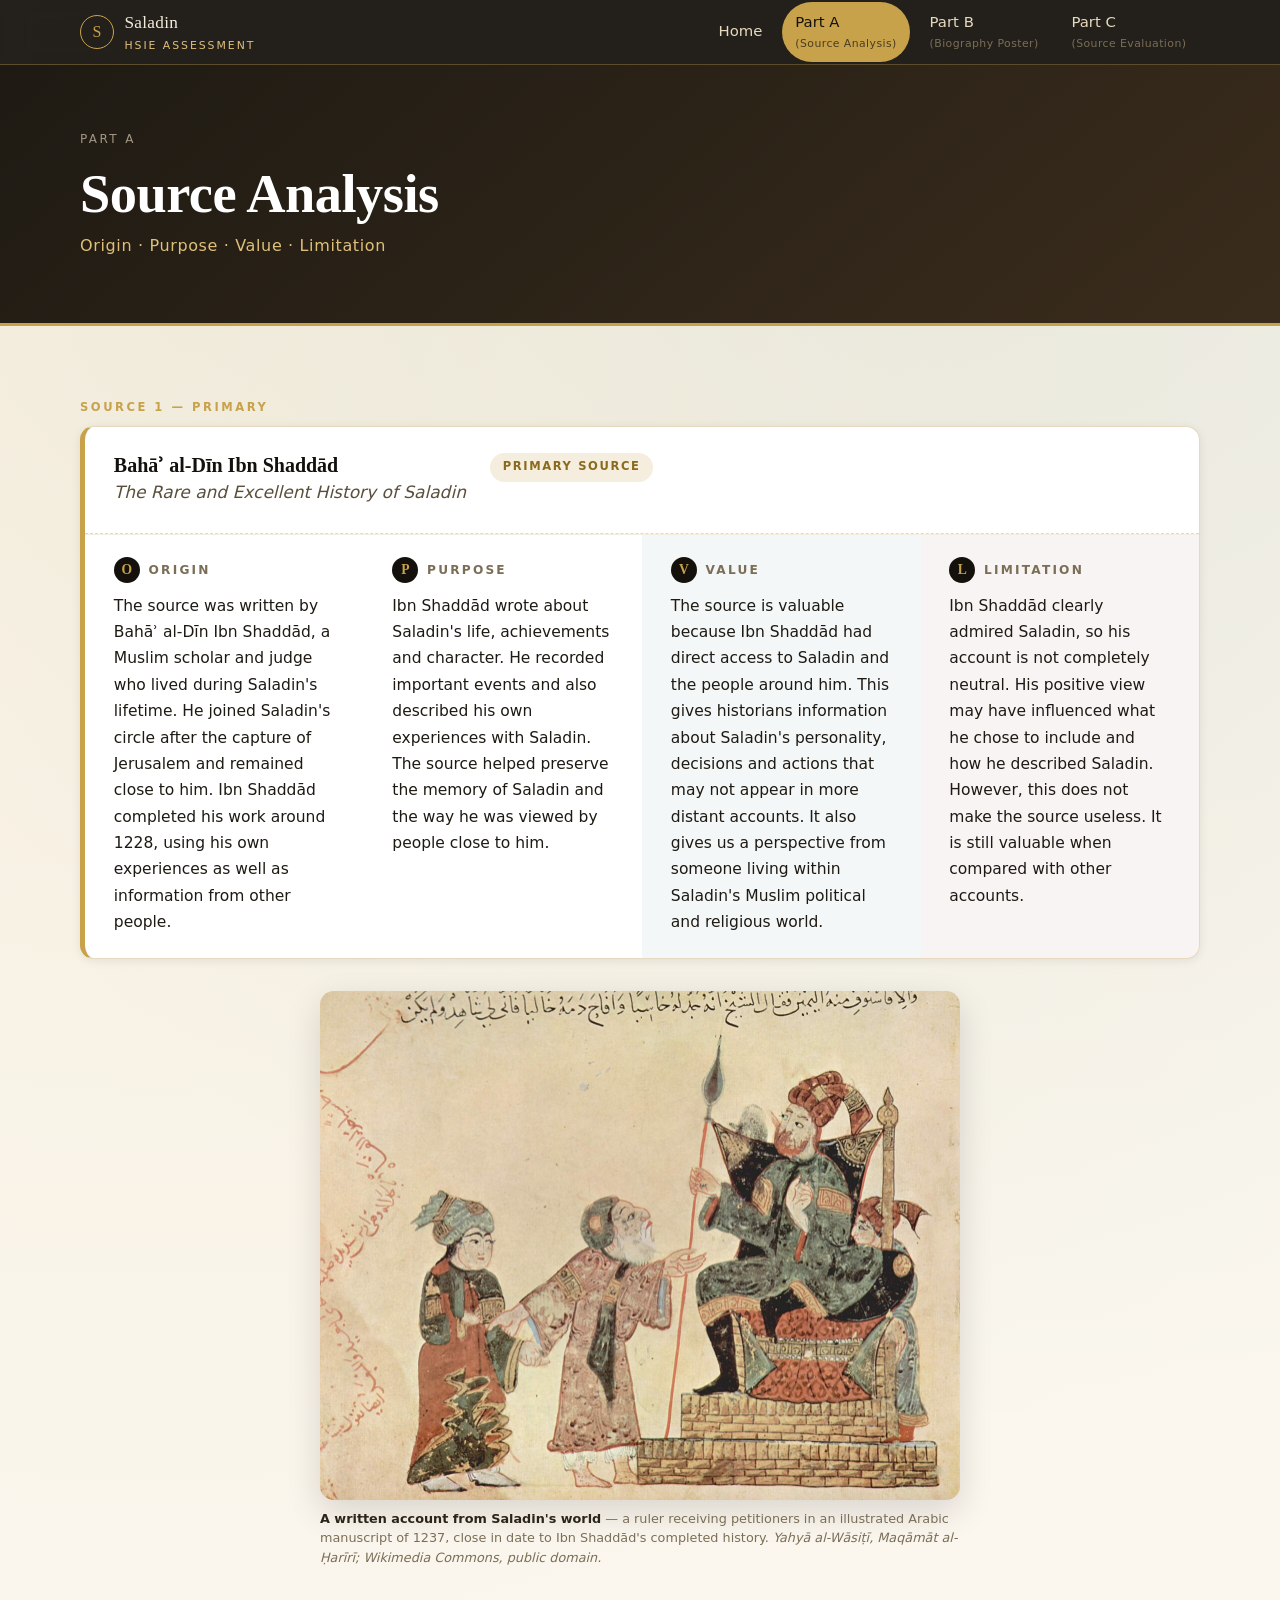
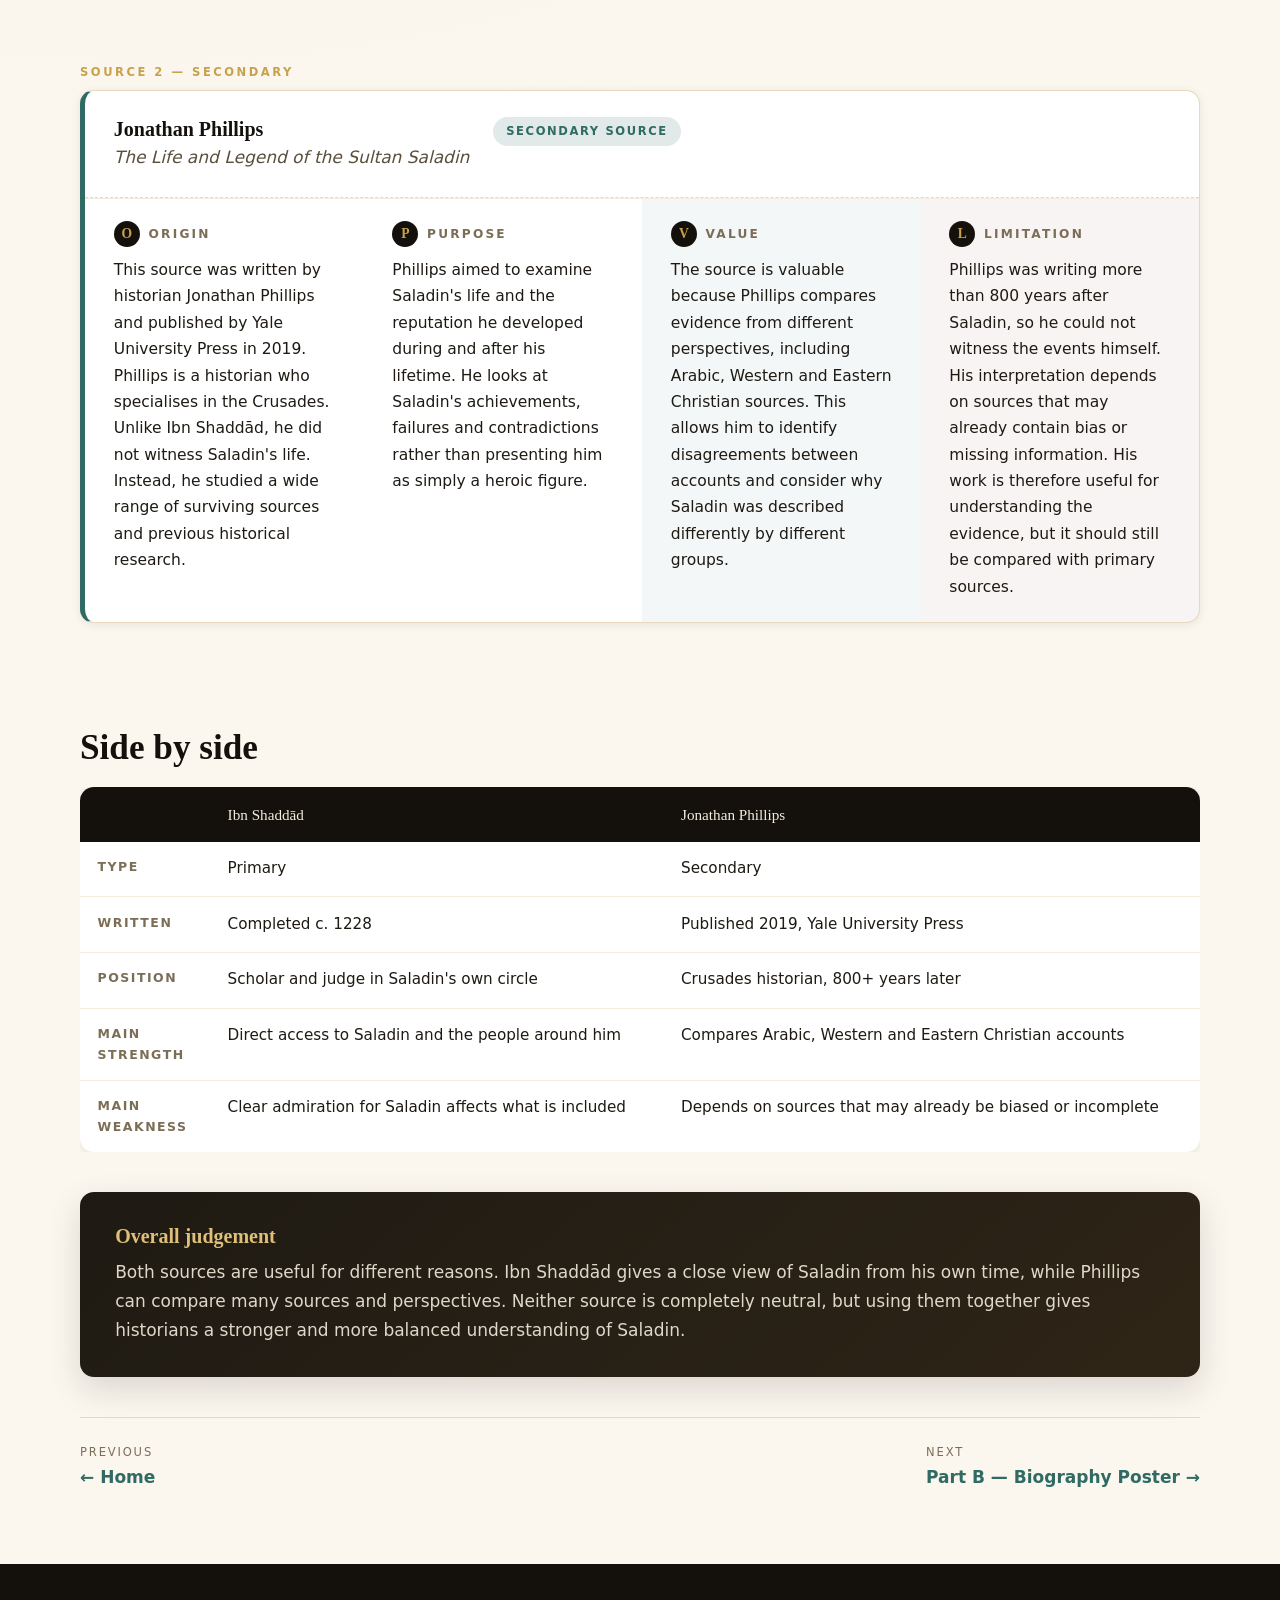
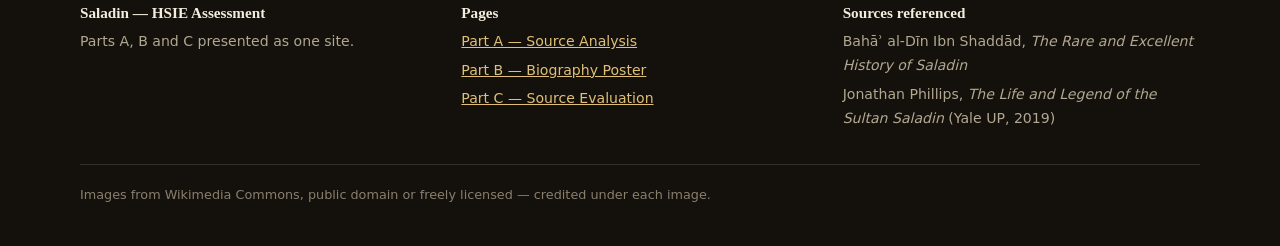
==== part-a.html @ fd397e2b "Add Saladin HSIE assessment website (Parts A, B, C) Co-Authored-By: Devin AI <devin-ai-integration[b" ====
<!DOCTYPE html>
<html lang="en">
<head>
<meta charset="utf-8">
<meta name="viewport" content="width=device-width, initial-scale=1">
<title>Part A — Source Analysis | Saladin HSIE Assessment</title>
<meta name="description" content="Origin, purpose, value and limitation of a primary and a secondary source on Saladin.">
<script>document.documentElement.classList.add('js');</script>
<link rel="stylesheet" href="css/style.css">
</head>
<body>
<div id="progress"></div>

<header class="nav">
  <div class="wrap nav__inner">
    <a class="brand" href="index.html">
      <span class="brand__mark" aria-hidden="true">S</span>
      <span class="brand__text">Saladin<span>HSIE Assessment</span></span>
    </a>
    <button class="nav__toggle" aria-expanded="false" aria-label="Toggle navigation">☰</button>
    <ul class="nav__links">
      <li><a href="index.html">Home</a></li>
      <li><a class="is-active" href="part-a.html">Part A <small>(Source Analysis)</small></a></li>
      <li><a href="part-b.html">Part B <small>(Biography Poster)</small></a></li>
      <li><a href="part-c.html">Part C <small>(Source Evaluation)</small></a></li>
    </ul>
  </div>
</header>

<main>
  <section class="pagehead">
    <div class="wrap">
      <p class="crumb">Part A</p>
      <h1>Source Analysis</h1>
      <p class="tagline">Origin · Purpose · Value · Limitation</p>
    </div>
  </section>

  <section>
    <div class="wrap">
      <p class="section-label reveal">Source 1 — Primary</p>
      <article class="source reveal">
        <div class="source__head">
          <div>
            <h3>Bahāʾ al-Dīn Ibn Shaddād</h3>
            <p class="work">The Rare and Excellent History of Saladin</p>
          </div>
          <span class="pill">Primary source</span>
        </div>
        <div class="source__grid">
          <div class="opvl">
            <h4 data-letter="O">Origin</h4>
            <p>The source was written by Bahāʾ al-Dīn Ibn Shaddād, a Muslim scholar and judge who lived during
              Saladin's lifetime. He joined Saladin's circle after the capture of Jerusalem and remained close to him.
              Ibn Shaddād completed his work around 1228, using his own experiences as well as information from other
              people.</p>
          </div>
          <div class="opvl">
            <h4 data-letter="P">Purpose</h4>
            <p>Ibn Shaddād wrote about Saladin's life, achievements and character. He recorded important events and
              also described his own experiences with Saladin. The source helped preserve the memory of Saladin and the
              way he was viewed by people close to him.</p>
          </div>
          <div class="opvl opvl--value">
            <h4 data-letter="V">Value</h4>
            <p>The source is valuable because Ibn Shaddād had direct access to Saladin and the people around him. This
              gives historians information about Saladin's personality, decisions and actions that may not appear in
              more distant accounts. It also gives us a perspective from someone living within Saladin's Muslim
              political and religious world.</p>
          </div>
          <div class="opvl opvl--limitation">
            <h4 data-letter="L">Limitation</h4>
            <p>Ibn Shaddād clearly admired Saladin, so his account is not completely neutral. His positive view may
              have influenced what he chose to include and how he described Saladin. However, this does not make the
              source useless. It is still valuable when compared with other accounts.</p>
          </div>
        </div>
      </article>

      <figure class="reveal" style="max-width:640px;margin-inline:auto">
        <img src="images/arabic-manuscript.jpg" alt="Illustrated page from a thirteenth-century Arabic manuscript">
        <figcaption><b>A written account from Saladin's world</b> — a ruler receiving petitioners in an illustrated
          Arabic manuscript of 1237, close in date to Ibn Shaddād's completed history.
          <i>Yahyā al-Wāsiṭī, Maqāmāt al-Ḥarīrī; Wikimedia Commons, public domain.</i></figcaption>
      </figure>
    </div>
  </section>

  <section style="padding-top:0">
    <div class="wrap">
      <p class="section-label reveal">Source 2 — Secondary</p>
      <article class="source source--secondary reveal">
        <div class="source__head">
          <div>
            <h3>Jonathan Phillips</h3>
            <p class="work">The Life and Legend of the Sultan Saladin</p>
          </div>
          <span class="pill pill--secondary">Secondary source</span>
        </div>
        <div class="source__grid">
          <div class="opvl">
            <h4 data-letter="O">Origin</h4>
            <p>This source was written by historian Jonathan Phillips and published by Yale University Press in 2019.
              Phillips is a historian who specialises in the Crusades. Unlike Ibn Shaddād, he did not witness Saladin's
              life. Instead, he studied a wide range of surviving sources and previous historical research.</p>
          </div>
          <div class="opvl">
            <h4 data-letter="P">Purpose</h4>
            <p>Phillips aimed to examine Saladin's life and the reputation he developed during and after his lifetime.
              He looks at Saladin's achievements, failures and contradictions rather than presenting him as simply a
              heroic figure.</p>
          </div>
          <div class="opvl opvl--value">
            <h4 data-letter="V">Value</h4>
            <p>The source is valuable because Phillips compares evidence from different perspectives, including Arabic,
              Western and Eastern Christian sources. This allows him to identify disagreements between accounts and
              consider why Saladin was described differently by different groups.</p>
          </div>
          <div class="opvl opvl--limitation">
            <h4 data-letter="L">Limitation</h4>
            <p>Phillips was writing more than 800 years after Saladin, so he could not witness the events himself. His
              interpretation depends on sources that may already contain bias or missing information. His work is
              therefore useful for understanding the evidence, but it should still be compared with primary sources.</p>
          </div>
        </div>
      </article>
    </div>
  </section>

  <section style="padding-top:0">
    <div class="wrap">
      <h2 class="reveal">Side by side</h2>
      <div class="table-scroll reveal" style="margin-bottom:2.5rem">
        <table class="compare">
          <thead>
            <tr><th>&nbsp;</th><th>Ibn Shaddād</th><th>Jonathan Phillips</th></tr>
          </thead>
          <tbody>
            <tr><th>Type</th><td>Primary</td><td>Secondary</td></tr>
            <tr><th>Written</th><td>Completed c. 1228</td><td>Published 2019, Yale University Press</td></tr>
            <tr><th>Position</th><td>Scholar and judge in Saladin's own circle</td><td>Crusades historian, 800+ years later</td></tr>
            <tr><th>Main strength</th><td>Direct access to Saladin and the people around him</td><td>Compares Arabic, Western and Eastern Christian accounts</td></tr>
            <tr><th>Main weakness</th><td>Clear admiration for Saladin affects what is included</td><td>Depends on sources that may already be biased or incomplete</td></tr>
          </tbody>
        </table>
      </div>

      <div class="verdict reveal">
        <h3>Overall judgement</h3>
        <p>Both sources are useful for different reasons. Ibn Shaddād gives a close view of Saladin from his own time,
          while Phillips can compare many sources and perspectives. Neither source is completely neutral, but using them
          together gives historians a stronger and more balanced understanding of Saladin.</p>
      </div>

      <div class="pager" style="margin-top:2.5rem">
        <a href="index.html"><span>Previous</span>← Home</a>
        <a href="part-b.html"><span>Next</span>Part B — Biography Poster →</a>
      </div>
    </div>
  </section>
</main>

<footer class="footer">
  <div class="wrap">
    <div class="footer__grid">
      <div>
        <h4>Saladin — HSIE Assessment</h4>
        <p style="margin:0">Parts A, B and C presented as one site.</p>
      </div>
      <div>
        <h4>Pages</h4>
        <ul>
          <li><a href="part-a.html">Part A — Source Analysis</a></li>
          <li><a href="part-b.html">Part B — Biography Poster</a></li>
          <li><a href="part-c.html">Part C — Source Evaluation</a></li>
        </ul>
      </div>
      <div>
        <h4>Sources referenced</h4>
        <ul>
          <li>Bahāʾ al-Dīn Ibn Shaddād, <i>The Rare and Excellent History of Saladin</i></li>
          <li>Jonathan Phillips, <i>The Life and Legend of the Sultan Saladin</i> (Yale UP, 2019)</li>
        </ul>
      </div>
    </div>
    <div class="footer__bar">Images from Wikimedia Commons, public domain or freely licensed — credited under each
      image.</div>
  </div>
</footer>

<script src="js/main.js"></script>
</body>
</html>
---- css/style.css ----
/* ============================================================
   Saladin — HSIE assessment site
   ============================================================ */

:root {
  --sand-50: #fbf7ef;
  --sand-100: #f4ecdd;
  --sand-200: #e7d9bf;
  --ink-900: #14110c;
  --ink-800: #1e1a13;
  --ink-700: #2b2519;
  --ink-500: #5a4f3c;
  --ink-400: #7b6e57;
  --gold: #c8a24a;
  --gold-soft: #e0c079;
  --teal: #2f6b63;
  --crimson: #8c2f2f;
  --radius: 14px;
  --shadow-sm: 0 2px 10px rgba(20, 17, 12, .08);
  --shadow-md: 0 12px 34px rgba(20, 17, 12, .14);
  --maxw: 1120px;
  --serif: "Iowan Old Style", "Palatino Linotype", Palatino, "Book Antiqua", Georgia, serif;
  --sans: "Inter", "Segoe UI", system-ui, -apple-system, Helvetica, Arial, sans-serif;
}

* { box-sizing: border-box; }

html { scroll-behavior: smooth; }

body {
  margin: 0;
  font-family: var(--sans);
  color: var(--ink-800);
  background-color: var(--sand-50);
  background-image:
    radial-gradient(circle at 12% 8%, rgba(200, 162, 74, .10), transparent 45%),
    radial-gradient(circle at 88% 0%, rgba(47, 107, 99, .09), transparent 40%);
  line-height: 1.7;
  font-size: 17px;
  -webkit-font-smoothing: antialiased;
}

h1, h2, h3, h4 { font-family: var(--serif); line-height: 1.2; color: var(--ink-900); margin: 0 0 .5em; }
h1 { font-size: clamp(2.1rem, 5vw, 3.4rem); letter-spacing: -.5px; }
h2 { font-size: clamp(1.6rem, 3.2vw, 2.2rem); }
h3 { font-size: 1.25rem; }
p { margin: 0 0 1.1em; }
a { color: var(--teal); }

.wrap { width: min(100% - 2.5rem, var(--maxw)); margin-inline: auto; }

/* ---------- scroll progress ---------- */
#progress {
  position: fixed; inset: 0 auto auto 0; height: 3px; width: 0%;
  background: linear-gradient(90deg, var(--gold), var(--crimson));
  z-index: 90; transition: width .1s linear;
}

/* ---------- nav ---------- */
.nav {
  position: sticky; top: 0; z-index: 80;
  background: rgba(20, 17, 12, .93);
  backdrop-filter: blur(10px);
  border-bottom: 1px solid rgba(200, 162, 74, .35);
}
.nav__inner { display: flex; align-items: center; gap: 1rem; min-height: 64px; }
.brand { display: flex; align-items: center; gap: .65rem; text-decoration: none; margin-right: auto; }
.brand__mark {
  width: 34px; height: 34px; flex: none; display: grid; place-items: center;
  border-radius: 50%; border: 1.5px solid var(--gold);
  color: var(--gold); font-family: var(--serif); font-size: 1rem;
}
.brand__text { color: var(--sand-100); font-family: var(--serif); font-size: 1.08rem; letter-spacing: .3px; }
.brand__text span { display: block; font-family: var(--sans); font-size: .68rem; letter-spacing: .18em; text-transform: uppercase; color: var(--gold-soft); }

.nav__links { display: flex; align-items: center; gap: .35rem; list-style: none; margin: 0; padding: 0; }
.nav__links a {
  display: block; padding: .5rem .85rem; border-radius: 999px; text-decoration: none;
  color: var(--sand-200); font-size: .93rem; transition: background .2s, color .2s;
}
.nav__links a small { display: block; font-size: .68rem; color: var(--ink-400); letter-spacing: .04em; }
.nav__links a:hover { background: rgba(200, 162, 74, .16); color: #fff; }
.nav__links a.is-active { background: var(--gold); color: var(--ink-900); }
.nav__links a.is-active small { color: rgba(20, 17, 12, .7); }

.nav__toggle {
  display: none; background: none; border: 1px solid rgba(200, 162, 74, .5);
  color: var(--gold-soft); border-radius: 10px; padding: .4rem .6rem; cursor: pointer; font-size: 1.1rem;
}

@media (max-width: 820px) {
  .nav__toggle { display: block; }
  .nav__links {
    position: absolute; top: 100%; left: 0; right: 0; flex-direction: column; align-items: stretch;
    gap: 0; background: rgba(20, 17, 12, .98); padding: .5rem 1.25rem 1rem;
    border-bottom: 1px solid rgba(200, 162, 74, .3);
    display: none;
  }
  .nav__links.is-open { display: flex; }
  .nav__links a { padding: .7rem .4rem; border-radius: 8px; }
}

/* ---------- hero ---------- */
.hero {
  position: relative; overflow: hidden; color: var(--sand-100);
  background: linear-gradient(160deg, #14110c 0%, #241d12 55%, #33261a 100%);
}
.hero::after {
  content: ""; position: absolute; inset: 0;
  background: url("../images/saladin-portrait.jpg") center 22% / cover no-repeat;
  opacity: .22; mix-blend-mode: luminosity;
}
.hero__inner { position: relative; z-index: 2; padding: clamp(3.5rem, 9vw, 6.5rem) 0; max-width: 720px; }
.hero h1 { color: #fff; }
.hero__kicker {
  display: inline-block; font-size: .74rem; letter-spacing: .22em; text-transform: uppercase;
  color: var(--gold-soft); border: 1px solid rgba(200, 162, 74, .5);
  padding: .3rem .8rem; border-radius: 999px; margin-bottom: 1.2rem;
}
.hero p { color: rgba(244, 236, 221, .88); font-size: 1.08rem; }
.hero__dates { display: flex; flex-wrap: wrap; gap: 1.6rem; margin-top: 2rem; }
.hero__dates div strong { display: block; font-family: var(--serif); font-size: 1.7rem; color: var(--gold-soft); }
.hero__dates div span { font-size: .8rem; letter-spacing: .08em; text-transform: uppercase; color: rgba(231, 217, 191, .7); }

.btn {
  display: inline-block; text-decoration: none; font-weight: 600; font-size: .95rem;
  padding: .7rem 1.4rem; border-radius: 999px; transition: transform .15s, box-shadow .15s;
}
.btn--gold { background: var(--gold); color: var(--ink-900); box-shadow: var(--shadow-sm); }
.btn--ghost { border: 1px solid rgba(231, 217, 191, .45); color: var(--sand-100); margin-left: .5rem; }
.btn:hover { transform: translateY(-2px); box-shadow: var(--shadow-md); }

/* ---------- page header (part pages) ---------- */
.pagehead {
  background: linear-gradient(140deg, #1e1a13, #3a2c1c);
  color: var(--sand-100); padding: clamp(2.5rem, 6vw, 4rem) 0;
  border-bottom: 3px solid var(--gold);
}
.pagehead h1 { color: #fff; margin-bottom: .3rem; }
.pagehead .tagline { color: var(--gold-soft); font-size: 1rem; letter-spacing: .04em; margin: 0; }
.pagehead .crumb { font-size: .75rem; letter-spacing: .2em; text-transform: uppercase; color: rgba(231, 217, 191, .65); margin-bottom: .8rem; }

/* ---------- generic section ---------- */
section { padding: clamp(2.5rem, 6vw, 4.5rem) 0; }
.section-label {
  font-size: .72rem; letter-spacing: .22em; text-transform: uppercase;
  color: var(--gold); font-weight: 700; margin-bottom: .5rem;
}
.lede { font-size: 1.1rem; color: var(--ink-500); max-width: 62ch; }

/* ---------- cards ---------- */
.cards { display: grid; grid-template-columns: repeat(auto-fit, minmax(280px, 1fr)); gap: 1.5rem; }
.card {
  background: #fff; border: 1px solid var(--sand-200); border-radius: var(--radius);
  padding: 1.6rem; box-shadow: var(--shadow-sm); text-decoration: none; color: inherit;
  display: flex; flex-direction: column; transition: transform .2s, box-shadow .2s, border-color .2s;
}
a.card:hover { transform: translateY(-6px); box-shadow: var(--shadow-md); border-color: var(--gold); }
.card__tag {
  align-self: flex-start; font-family: var(--serif); font-size: .8rem; letter-spacing: .1em;
  text-transform: uppercase; color: var(--gold); border-bottom: 2px solid var(--gold);
  padding-bottom: .15rem; margin-bottom: .9rem;
}
.card p { color: var(--ink-500); font-size: .96rem; }
.card__more { margin-top: auto; font-weight: 600; color: var(--teal); font-size: .92rem; }

/* ---------- source blocks (Part A) ---------- */
.source {
  background: #fff; border: 1px solid var(--sand-200); border-left: 5px solid var(--gold);
  border-radius: var(--radius); box-shadow: var(--shadow-sm); overflow: hidden; margin-bottom: 2rem;
}
.source--secondary { border-left-color: var(--teal); }
.source__head { display: flex; gap: 1.5rem; align-items: flex-start; padding: 1.6rem 1.8rem; border-bottom: 1px dashed var(--sand-200); flex-wrap: wrap; }
.source__head h3 { margin-bottom: .1rem; }
.source__head .work { font-style: italic; color: var(--ink-500); margin: 0; }
.pill {
  font-size: .72rem; letter-spacing: .14em; text-transform: uppercase; font-weight: 700;
  padding: .3rem .8rem; border-radius: 999px; background: rgba(200, 162, 74, .18); color: #8a6a1c;
  white-space: nowrap;
}
.pill--secondary { background: rgba(47, 107, 99, .14); color: var(--teal); }
.source__grid { display: grid; grid-template-columns: repeat(auto-fit, minmax(240px, 1fr)); }
.opvl { padding: 1.4rem 1.8rem; border-top: 1px solid var(--sand-100); }
.opvl h4 {
  display: flex; align-items: center; gap: .55rem; font-family: var(--sans);
  font-size: .76rem; letter-spacing: .18em; text-transform: uppercase; color: var(--ink-400); margin-bottom: .6rem;
}
.opvl h4::before {
  content: attr(data-letter); display: grid; place-items: center; width: 26px; height: 26px;
  border-radius: 50%; background: var(--ink-900); color: var(--gold);
  font-family: var(--serif); font-size: .85rem; letter-spacing: 0;
}
.opvl p { margin: 0; font-size: .97rem; }
.opvl--value { background: rgba(47, 107, 99, .05); }
.opvl--limitation { background: rgba(140, 47, 47, .05); }

/* ---------- comparison / verdict ---------- */
.verdict {
  background: linear-gradient(140deg, #1e1a13, #2f2517); color: var(--sand-100);
  border-radius: var(--radius); padding: 2rem 2.2rem; box-shadow: var(--shadow-md);
}
.verdict h3 { color: var(--gold-soft); }
.verdict p { color: rgba(244, 236, 221, .9); margin-bottom: 0; }

.compare { width: 100%; border-collapse: collapse; background: #fff; border-radius: var(--radius); overflow: hidden; box-shadow: var(--shadow-sm); }
.compare th, .compare td { text-align: left; padding: .9rem 1.1rem; border-bottom: 1px solid var(--sand-100); font-size: .95rem; vertical-align: top; }
.compare thead th { background: var(--ink-900); color: var(--sand-100); font-family: var(--serif); font-weight: 500; }
.compare tbody th { font-family: var(--sans); font-size: .78rem; letter-spacing: .12em; text-transform: uppercase; color: var(--ink-400); width: 130px; }
.compare tr:last-child td, .compare tr:last-child th { border-bottom: 0; }
.table-scroll { overflow-x: auto; }

/* ---------- poster (Part B) ---------- */
.poster { display: grid; grid-template-columns: 320px 1fr; gap: 2.5rem; align-items: start; }
@media (max-width: 860px) { .poster { grid-template-columns: 1fr; } }
.poster__figure { position: sticky; top: 90px; }

figure { margin: 0 0 1.5rem; }
figure img { width: 100%; display: block; border-radius: var(--radius); box-shadow: var(--shadow-md); background: #fff; }
figcaption { font-size: .8rem; color: var(--ink-400); margin-top: .55rem; line-height: 1.5; }
figcaption b { color: var(--ink-700); }

.fact-list { list-style: none; margin: 0 0 1.5rem; padding: 0; background: #fff; border: 1px solid var(--sand-200); border-radius: var(--radius); box-shadow: var(--shadow-sm); }
.fact-list li { display: flex; justify-content: space-between; gap: 1rem; padding: .7rem 1.1rem; border-bottom: 1px solid var(--sand-100); font-size: .92rem; }
.fact-list li:last-child { border-bottom: 0; }
.fact-list span { flex: none; color: var(--ink-400); }
.fact-list b { text-align: right; }

/* ---------- timeline ---------- */
.timeline { position: relative; margin: 2rem 0 0; padding-left: 2.2rem; }
.timeline::before { content: ""; position: absolute; left: .55rem; top: .4rem; bottom: .4rem; width: 2px; background: linear-gradient(var(--gold), rgba(200, 162, 74, .15)); }
.tl-item { position: relative; padding: 0 0 1.6rem; }
.tl-item::before {
  content: ""; position: absolute; left: -1.95rem; top: .45rem; width: 13px; height: 13px;
  border-radius: 50%; background: var(--sand-50); border: 3px solid var(--gold);
}
.tl-item.is-key::before { background: var(--crimson); border-color: var(--crimson); box-shadow: 0 0 0 5px rgba(140, 47, 47, .14); }
.tl-item h4 { font-family: var(--serif); font-size: 1.35rem; color: var(--crimson); margin-bottom: .15rem; }
.tl-item p { margin: 0; color: var(--ink-500); font-size: .97rem; }

/* ---------- gallery ---------- */
.gallery { display: grid; grid-template-columns: repeat(auto-fit, minmax(260px, 1fr)); gap: 1.6rem; }
.gallery figure { margin: 0; }
.gallery img { aspect-ratio: 4 / 3; object-fit: cover; }

/* ---------- essay (Part C) ---------- */
.essay { max-width: 68ch; }
.essay p.dropcap::first-letter {
  float: left; font-family: var(--serif); font-size: 3.6rem; line-height: .8;
  padding: .18em .12em 0 0; color: var(--gold);
}
.pullquote {
  border-left: 4px solid var(--gold); background: rgba(200, 162, 74, .09);
  padding: 1.1rem 1.4rem; border-radius: 0 var(--radius) var(--radius) 0;
  font-family: var(--serif); font-size: 1.15rem; color: var(--ink-700); margin: 2rem 0;
}
.scale { display: grid; grid-template-columns: repeat(auto-fit, minmax(200px, 1fr)); gap: 1rem; margin-top: 1.5rem; }
.scale__item { background: #fff; border: 1px solid var(--sand-200); border-radius: var(--radius); padding: 1.1rem 1.2rem; box-shadow: var(--shadow-sm); }
.scale__item h4 { font-family: var(--sans); font-size: .76rem; letter-spacing: .16em; text-transform: uppercase; color: var(--ink-400); margin-bottom: .5rem; }
.meter { height: 8px; border-radius: 999px; background: var(--sand-200); overflow: hidden; margin-bottom: .7rem; }
.meter i { display: block; height: 100%; width: 0; border-radius: 999px; background: linear-gradient(90deg, var(--gold), var(--crimson)); transition: width 1.1s cubic-bezier(.16, .84, .44, 1); }
.scale__item p { margin: 0; font-size: .9rem; color: var(--ink-500); }

/* ---------- reveal animation ---------- */
.js .reveal { opacity: 0; transform: translateY(22px); transition: opacity .6s ease, transform .6s ease; }
.js .reveal.is-visible { opacity: 1; transform: none; }
@media (prefers-reduced-motion: reduce) {
  .js .reveal { opacity: 1; transform: none; transition: none; }
  html { scroll-behavior: auto; }
}

/* ---------- next/prev ---------- */
.pager { display: flex; justify-content: space-between; gap: 1rem; flex-wrap: wrap; border-top: 1px solid var(--sand-200); padding-top: 1.6rem; }
.pager a { text-decoration: none; font-weight: 600; color: var(--teal); }
.pager span { display: block; font-size: .72rem; letter-spacing: .16em; text-transform: uppercase; color: var(--ink-400); font-weight: 400; }

/* ---------- footer ---------- */
.footer { background: var(--ink-900); color: rgba(231, 217, 191, .75); padding: 2.5rem 0; font-size: .88rem; }
.footer a { color: var(--gold-soft); }
.footer__grid { display: grid; grid-template-columns: repeat(auto-fit, minmax(220px, 1fr)); gap: 1.5rem; }
.footer h4 { color: var(--sand-100); font-size: .95rem; margin-bottom: .5rem; }
.footer ul { list-style: none; margin: 0; padding: 0; }
.footer li { margin-bottom: .3rem; }
.footer__bar { border-top: 1px solid rgba(231, 217, 191, .15); margin-top: 1.8rem; padding-top: 1.2rem; font-size: .8rem; color: rgba(231, 217, 191, .55); }
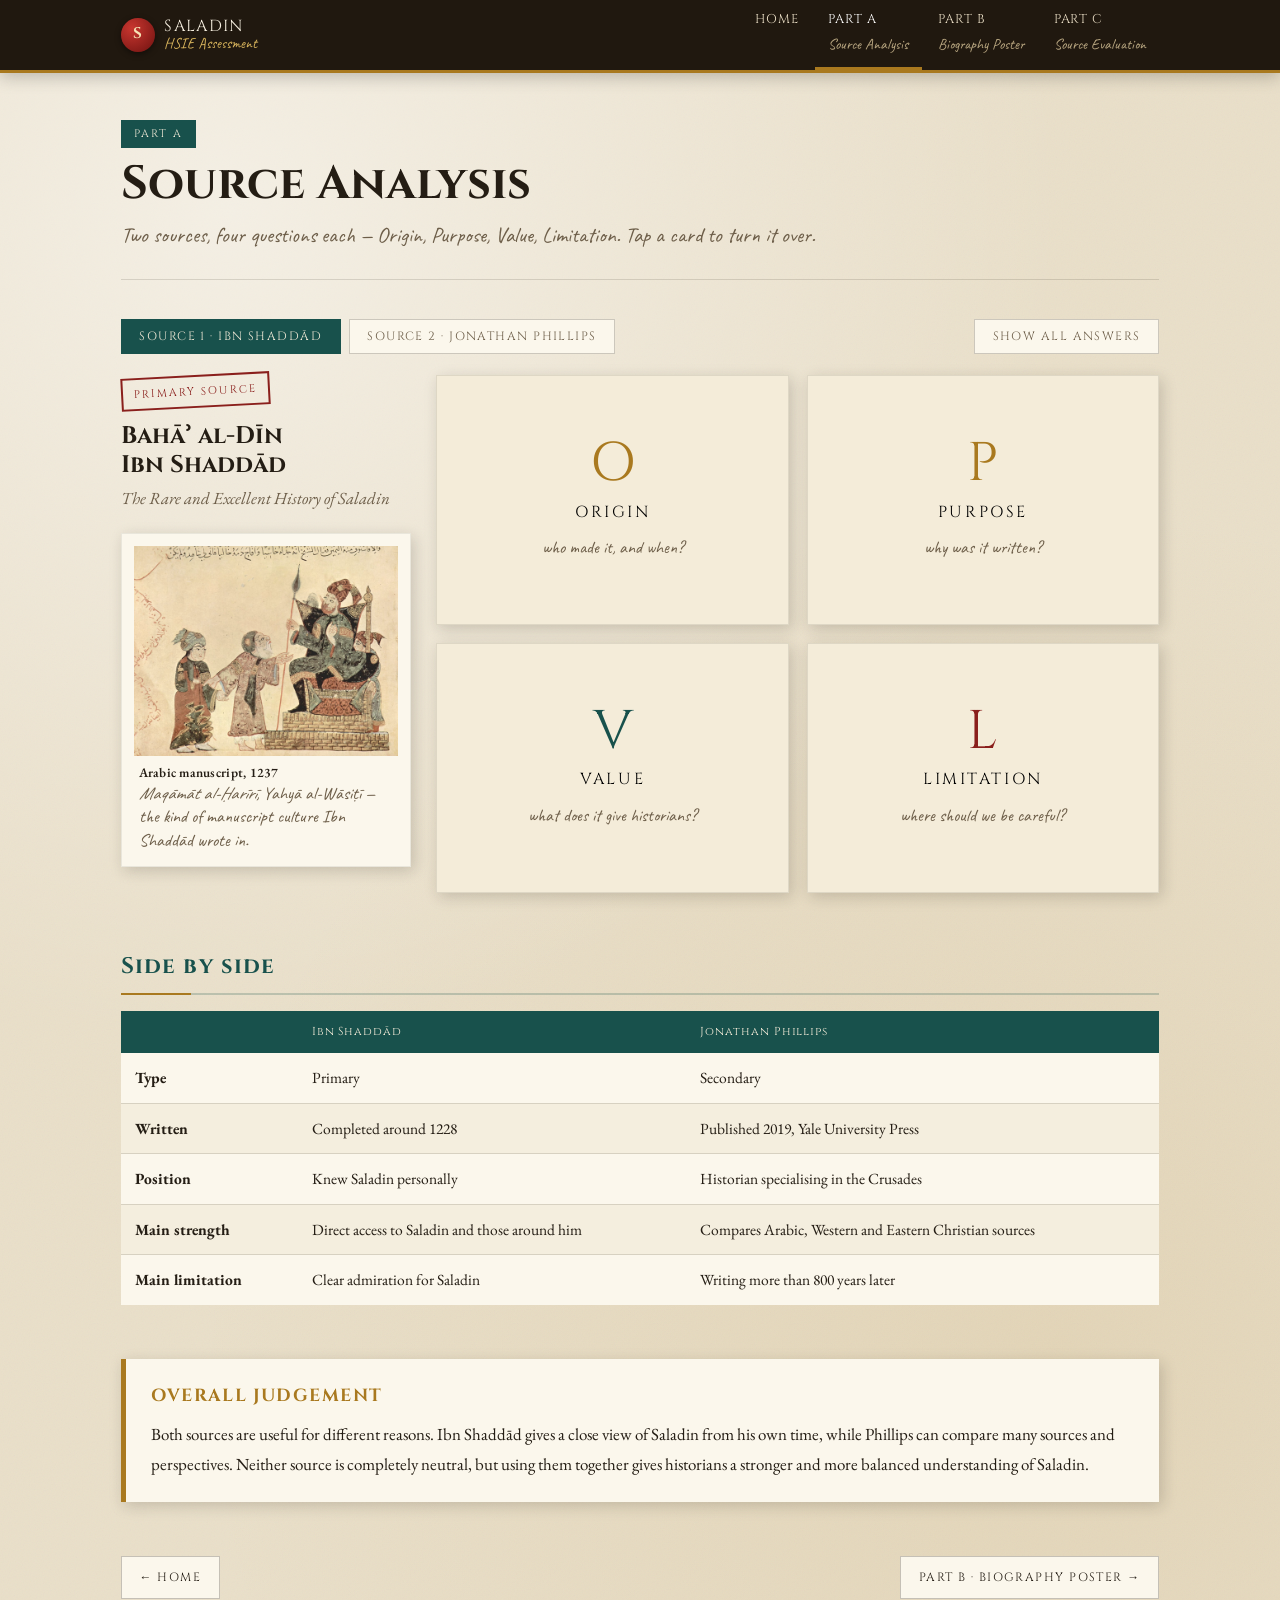
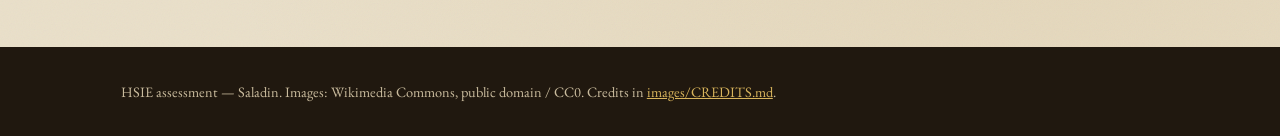
==== commit 08076356: "Redesign site: manuscript styling, OPVL flip cards, Part B visuals section, lightbox Co-Authored-By:" ====
--- a/part-a.html
+++ b/part-a.html
@@ -1,11 +1,13 @@
 <!DOCTYPE html>
 <html lang="en">
 <head>
-<meta charset="utf-8">
-<meta name="viewport" content="width=device-width, initial-scale=1">
-<title>Part A — Source Analysis | Saladin HSIE Assessment</title>
-<meta name="description" content="Origin, purpose, value and limitation of a primary and a secondary source on Saladin.">
+<meta charset="UTF-8">
+<meta name="viewport" content="width=device-width, initial-scale=1.0">
+<title>Part A — Source Analysis | Saladin</title>
 <script>document.documentElement.classList.add('js');</script>
+<link rel="preconnect" href="https://fonts.googleapis.com">
+<link rel="preconnect" href="https://fonts.gstatic.com" crossorigin>
+<link href="https://fonts.googleapis.com/css2?family=Caveat:wght@500;700&family=Cinzel:wght@400;600;700&family=EB+Garamond:ital,wght@0,400;0,500;1,400&display=swap" rel="stylesheet">
 <link rel="stylesheet" href="css/style.css">
 </head>
 <body>
@@ -15,179 +17,149 @@
   <div class="wrap nav__inner">
     <a class="brand" href="index.html">
       <span class="brand__mark" aria-hidden="true">S</span>
-      <span class="brand__text">Saladin<span>HSIE Assessment</span></span>
+      <span class="brand__text">SALADIN<span>HSIE Assessment</span></span>
     </a>
     <button class="nav__toggle" aria-expanded="false" aria-label="Toggle navigation">☰</button>
     <ul class="nav__links">
-      <li><a href="index.html">Home</a></li>
-      <li><a class="is-active" href="part-a.html">Part A <small>(Source Analysis)</small></a></li>
-      <li><a href="part-b.html">Part B <small>(Biography Poster)</small></a></li>
-      <li><a href="part-c.html">Part C <small>(Source Evaluation)</small></a></li>
+      <li><a href="index.html">HOME</a></li>
+      <li><a class="is-active" href="part-a.html">PART A <small>Source Analysis</small></a></li>
+      <li><a href="part-b.html">PART B <small>Biography Poster</small></a></li>
+      <li><a href="part-c.html">PART C <small>Source Evaluation</small></a></li>
     </ul>
   </div>
 </header>
 
-<main>
-  <section class="pagehead">
-    <div class="wrap">
-      <p class="crumb">Part A</p>
-      <h1>Source Analysis</h1>
-      <p class="tagline">Origin · Purpose · Value · Limitation</p>
+<main class="wrap">
+  <div class="pagehead">
+    <span class="tag">PART A</span>
+    <h1>Source Analysis</h1>
+    <p>Two sources, four questions each — Origin, Purpose, Value, Limitation. Tap a card to turn it over.</p>
+  </div>
+
+  <div class="tabs" role="tablist">
+    <button class="tab active" data-panel="s1">SOURCE 1 · IBN SHADDĀD</button>
+    <button class="tab is-secondary" data-panel="s2">SOURCE 2 · JONATHAN PHILLIPS</button>
+    <button class="tab" id="flipall" style="margin-left:auto">SHOW ALL ANSWERS</button>
+  </div>
+
+  <!-- SOURCE 1 -->
+  <section class="panel show" id="s1">
+    <div class="dossier">
+      <div class="dossier__side">
+        <span class="stamp">PRIMARY SOURCE</span>
+        <h3>Bahāʾ al-Dīn<br>Ibn Shaddād</h3>
+        <p class="work">The Rare and Excellent History of Saladin</p>
+        <figure class="plate" style="margin-top:1.2rem">
+          <img src="images/arabic-manuscript.jpg" alt="Illustrated page from the Maqāmāt al-Ḥarīrī, 1237">
+          <figcaption><b>Arabic manuscript, 1237</b><i>Maqāmāt al-Ḥarīrī</i>, Yahyā al-Wāsiṭī — the kind of manuscript culture Ibn Shaddād wrote in.</figcaption>
+        </figure>
+      </div>
+
+      <div class="opvl-grid">
+        <button class="flip" type="button">
+          <span class="flip__in">
+            <span class="flip__face flip__front"><span class="letter">O</span><span class="word">ORIGIN</span><span class="hint">who made it, and when?</span></span>
+            <span class="flip__face flip__back"><h4>ORIGIN</h4><p>The source was written by Bahāʾ al-Dīn Ibn Shaddād, a Muslim scholar and judge who lived during Saladin’s lifetime. He joined Saladin’s circle after the capture of Jerusalem and remained close to him. Ibn Shaddād completed his work around 1228, using his own experiences as well as information from other people.</p></span>
+          </span>
+        </button>
+        <button class="flip" type="button">
+          <span class="flip__in">
+            <span class="flip__face flip__front"><span class="letter">P</span><span class="word">PURPOSE</span><span class="hint">why was it written?</span></span>
+            <span class="flip__face flip__back"><h4>PURPOSE</h4><p>Ibn Shaddād wrote about Saladin’s life, achievements and character. He recorded important events and also described his own experiences with Saladin. The source helped preserve the memory of Saladin and the way he was viewed by people close to him.</p></span>
+          </span>
+        </button>
+        <button class="flip flip--value" type="button">
+          <span class="flip__in">
+            <span class="flip__face flip__front"><span class="letter">V</span><span class="word">VALUE</span><span class="hint">what does it give historians?</span></span>
+            <span class="flip__face flip__back"><h4>VALUE</h4><p>The source is valuable because Ibn Shaddād had direct access to Saladin and the people around him. This gives historians information about Saladin’s personality, decisions and actions that may not appear in more distant accounts. It also gives us a perspective from someone living within Saladin’s Muslim political and religious world.</p></span>
+          </span>
+        </button>
+        <button class="flip flip--limit" type="button">
+          <span class="flip__in">
+            <span class="flip__face flip__front"><span class="letter">L</span><span class="word">LIMITATION</span><span class="hint">where should we be careful?</span></span>
+            <span class="flip__face flip__back"><h4>LIMITATION</h4><p>Ibn Shaddād clearly admired Saladin, so his account is not completely neutral. His positive view may have influenced what he chose to include and how he described Saladin. However, this does not make the source useless. It is still valuable when compared with other accounts.</p></span>
+          </span>
+        </button>
+      </div>
     </div>
   </section>
 
-  <section>
-    <div class="wrap">
-      <p class="section-label reveal">Source 1 — Primary</p>
-      <article class="source reveal">
-        <div class="source__head">
-          <div>
-            <h3>Bahāʾ al-Dīn Ibn Shaddād</h3>
-            <p class="work">The Rare and Excellent History of Saladin</p>
-          </div>
-          <span class="pill">Primary source</span>
-        </div>
-        <div class="source__grid">
-          <div class="opvl">
-            <h4 data-letter="O">Origin</h4>
-            <p>The source was written by Bahāʾ al-Dīn Ibn Shaddād, a Muslim scholar and judge who lived during
-              Saladin's lifetime. He joined Saladin's circle after the capture of Jerusalem and remained close to him.
-              Ibn Shaddād completed his work around 1228, using his own experiences as well as information from other
-              people.</p>
-          </div>
-          <div class="opvl">
-            <h4 data-letter="P">Purpose</h4>
-            <p>Ibn Shaddād wrote about Saladin's life, achievements and character. He recorded important events and
-              also described his own experiences with Saladin. The source helped preserve the memory of Saladin and the
-              way he was viewed by people close to him.</p>
-          </div>
-          <div class="opvl opvl--value">
-            <h4 data-letter="V">Value</h4>
-            <p>The source is valuable because Ibn Shaddād had direct access to Saladin and the people around him. This
-              gives historians information about Saladin's personality, decisions and actions that may not appear in
-              more distant accounts. It also gives us a perspective from someone living within Saladin's Muslim
-              political and religious world.</p>
-          </div>
-          <div class="opvl opvl--limitation">
-            <h4 data-letter="L">Limitation</h4>
-            <p>Ibn Shaddād clearly admired Saladin, so his account is not completely neutral. His positive view may
-              have influenced what he chose to include and how he described Saladin. However, this does not make the
-              source useless. It is still valuable when compared with other accounts.</p>
-          </div>
-        </div>
-      </article>
+  <!-- SOURCE 2 -->
+  <section class="panel" id="s2">
+    <div class="dossier">
+      <div class="dossier__side">
+        <span class="stamp secondary">SECONDARY SOURCE</span>
+        <h3>Jonathan<br>Phillips</h3>
+        <p class="work">The Life and Legend of the Sultan Saladin</p>
+        <figure class="plate" style="margin-top:1.2rem">
+          <img src="images/richard-saladin.jpg" alt="Manuscript illustration of Crusader forces during the Third Crusade">
+          <figcaption><b>Crusader forces, Third Crusade</b><i>Histoire d'Outremer</i>, Walters MS W.142 — a Western account of the same events Phillips compares.</figcaption>
+        </figure>
+      </div>
 
-      <figure class="reveal" style="max-width:640px;margin-inline:auto">
-        <img src="images/arabic-manuscript.jpg" alt="Illustrated page from a thirteenth-century Arabic manuscript">
-        <figcaption><b>A written account from Saladin's world</b> — a ruler receiving petitioners in an illustrated
-          Arabic manuscript of 1237, close in date to Ibn Shaddād's completed history.
-          <i>Yahyā al-Wāsiṭī, Maqāmāt al-Ḥarīrī; Wikimedia Commons, public domain.</i></figcaption>
-      </figure>
+      <div class="opvl-grid">
+        <button class="flip" type="button">
+          <span class="flip__in">
+            <span class="flip__face flip__front"><span class="letter">O</span><span class="word">ORIGIN</span><span class="hint">who made it, and when?</span></span>
+            <span class="flip__face flip__back"><h4>ORIGIN</h4><p>This source was written by historian Jonathan Phillips and published by Yale University Press in 2019. Phillips is a historian who specialises in the Crusades. Unlike Ibn Shaddād, he did not witness Saladin’s life. Instead, he studied a wide range of surviving sources and previous historical research.</p></span>
+          </span>
+        </button>
+        <button class="flip" type="button">
+          <span class="flip__in">
+            <span class="flip__face flip__front"><span class="letter">P</span><span class="word">PURPOSE</span><span class="hint">why was it written?</span></span>
+            <span class="flip__face flip__back"><h4>PURPOSE</h4><p>Phillips aimed to examine Saladin’s life and the reputation he developed during and after his lifetime. He looks at Saladin’s achievements, failures and contradictions rather than presenting him as simply a heroic figure.</p></span>
+          </span>
+        </button>
+        <button class="flip flip--value" type="button">
+          <span class="flip__in">
+            <span class="flip__face flip__front"><span class="letter">V</span><span class="word">VALUE</span><span class="hint">what does it give historians?</span></span>
+            <span class="flip__face flip__back"><h4>VALUE</h4><p>The source is valuable because Phillips compares evidence from different perspectives, including Arabic, Western and Eastern Christian sources. This allows him to identify disagreements between accounts and consider why Saladin was described differently by different groups.</p></span>
+          </span>
+        </button>
+        <button class="flip flip--limit" type="button">
+          <span class="flip__in">
+            <span class="flip__face flip__front"><span class="letter">L</span><span class="word">LIMITATION</span><span class="hint">where should we be careful?</span></span>
+            <span class="flip__face flip__back"><h4>LIMITATION</h4><p>Phillips was writing more than 800 years after Saladin, so he could not witness the events himself. His interpretation depends on sources that may already contain bias or missing information. His work is therefore useful for understanding the evidence, but it should still be compared with primary sources.</p></span>
+          </span>
+        </button>
+      </div>
     </div>
   </section>
 
-  <section style="padding-top:0">
-    <div class="wrap">
-      <p class="section-label reveal">Source 2 — Secondary</p>
-      <article class="source source--secondary reveal">
-        <div class="source__head">
-          <div>
-            <h3>Jonathan Phillips</h3>
-            <p class="work">The Life and Legend of the Sultan Saladin</p>
-          </div>
-          <span class="pill pill--secondary">Secondary source</span>
-        </div>
-        <div class="source__grid">
-          <div class="opvl">
-            <h4 data-letter="O">Origin</h4>
-            <p>This source was written by historian Jonathan Phillips and published by Yale University Press in 2019.
-              Phillips is a historian who specialises in the Crusades. Unlike Ibn Shaddād, he did not witness Saladin's
-              life. Instead, he studied a wide range of surviving sources and previous historical research.</p>
-          </div>
-          <div class="opvl">
-            <h4 data-letter="P">Purpose</h4>
-            <p>Phillips aimed to examine Saladin's life and the reputation he developed during and after his lifetime.
-              He looks at Saladin's achievements, failures and contradictions rather than presenting him as simply a
-              heroic figure.</p>
-          </div>
-          <div class="opvl opvl--value">
-            <h4 data-letter="V">Value</h4>
-            <p>The source is valuable because Phillips compares evidence from different perspectives, including Arabic,
-              Western and Eastern Christian sources. This allows him to identify disagreements between accounts and
-              consider why Saladin was described differently by different groups.</p>
-          </div>
-          <div class="opvl opvl--limitation">
-            <h4 data-letter="L">Limitation</h4>
-            <p>Phillips was writing more than 800 years after Saladin, so he could not witness the events himself. His
-              interpretation depends on sources that may already contain bias or missing information. His work is
-              therefore useful for understanding the evidence, but it should still be compared with primary sources.</p>
-          </div>
-        </div>
-      </article>
+  <section class="reveal" style="margin-top:3rem">
+    <h2 class="sh">Side by side</h2>
+    <div class="t-wrap">
+      <table>
+        <thead><tr><th></th><th>Ibn Shaddād</th><th>Jonathan Phillips</th></tr></thead>
+        <tbody>
+          <tr><td><b>Type</b></td><td>Primary</td><td>Secondary</td></tr>
+          <tr><td><b>Written</b></td><td>Completed around 1228</td><td>Published 2019, Yale University Press</td></tr>
+          <tr><td><b>Position</b></td><td>Knew Saladin personally</td><td>Historian specialising in the Crusades</td></tr>
+          <tr><td><b>Main strength</b></td><td>Direct access to Saladin and those around him</td><td>Compares Arabic, Western and Eastern Christian sources</td></tr>
+          <tr><td><b>Main limitation</b></td><td>Clear admiration for Saladin</td><td>Writing more than 800 years later</td></tr>
+        </tbody>
+      </table>
     </div>
   </section>
 
-  <section style="padding-top:0">
-    <div class="wrap">
-      <h2 class="reveal">Side by side</h2>
-      <div class="table-scroll reveal" style="margin-bottom:2.5rem">
-        <table class="compare">
-          <thead>
-            <tr><th>&nbsp;</th><th>Ibn Shaddād</th><th>Jonathan Phillips</th></tr>
-          </thead>
-          <tbody>
-            <tr><th>Type</th><td>Primary</td><td>Secondary</td></tr>
-            <tr><th>Written</th><td>Completed c. 1228</td><td>Published 2019, Yale University Press</td></tr>
-            <tr><th>Position</th><td>Scholar and judge in Saladin's own circle</td><td>Crusades historian, 800+ years later</td></tr>
-            <tr><th>Main strength</th><td>Direct access to Saladin and the people around him</td><td>Compares Arabic, Western and Eastern Christian accounts</td></tr>
-            <tr><th>Main weakness</th><td>Clear admiration for Saladin affects what is included</td><td>Depends on sources that may already be biased or incomplete</td></tr>
-          </tbody>
-        </table>
-      </div>
-
-      <div class="verdict reveal">
-        <h3>Overall judgement</h3>
-        <p>Both sources are useful for different reasons. Ibn Shaddād gives a close view of Saladin from his own time,
-          while Phillips can compare many sources and perspectives. Neither source is completely neutral, but using them
-          together gives historians a stronger and more balanced understanding of Saladin.</p>
-      </div>
-
-      <div class="pager" style="margin-top:2.5rem">
-        <a href="index.html"><span>Previous</span>← Home</a>
-        <a href="part-b.html"><span>Next</span>Part B — Biography Poster →</a>
-      </div>
+  <section class="reveal">
+    <div class="verdict">
+      <h3>OVERALL JUDGEMENT</h3>
+      <p>Both sources are useful for different reasons. Ibn Shaddād gives a close view of Saladin from his own time, while Phillips can compare many sources and perspectives. Neither source is completely neutral, but using them together gives historians a stronger and more balanced understanding of Saladin.</p>
     </div>
   </section>
+
+  <div class="pager">
+    <a href="index.html">← HOME</a>
+    <a href="part-b.html">PART B · BIOGRAPHY POSTER →</a>
+  </div>
 </main>
 
 <footer class="footer">
-  <div class="wrap">
-    <div class="footer__grid">
-      <div>
-        <h4>Saladin — HSIE Assessment</h4>
-        <p style="margin:0">Parts A, B and C presented as one site.</p>
-      </div>
-      <div>
-        <h4>Pages</h4>
-        <ul>
-          <li><a href="part-a.html">Part A — Source Analysis</a></li>
-          <li><a href="part-b.html">Part B — Biography Poster</a></li>
-          <li><a href="part-c.html">Part C — Source Evaluation</a></li>
-        </ul>
-      </div>
-      <div>
-        <h4>Sources referenced</h4>
-        <ul>
-          <li>Bahāʾ al-Dīn Ibn Shaddād, <i>The Rare and Excellent History of Saladin</i></li>
-          <li>Jonathan Phillips, <i>The Life and Legend of the Sultan Saladin</i> (Yale UP, 2019)</li>
-        </ul>
-      </div>
-    </div>
-    <div class="footer__bar">Images from Wikimedia Commons, public domain or freely licensed — credited under each
-      image.</div>
-  </div>
+  <div class="wrap"><p>HSIE assessment — Saladin. Images: Wikimedia Commons, public domain / CC0. Credits in <a href="images/CREDITS.md">images/CREDITS.md</a>.</p></div>
 </footer>
 
+<div id="lb"><div><img alt=""><p></p></div></div>
 <script src="js/main.js"></script>
 </body>
 </html>
--- a/css/style.css
+++ b/css/style.css
@@ -1,283 +1,295 @@
-/* ============================================================
-   Saladin — HSIE assessment site
-   ============================================================ */
-
-:root {
-  --sand-50: #fbf7ef;
-  --sand-100: #f4ecdd;
-  --sand-200: #e7d9bf;
-  --ink-900: #14110c;
-  --ink-800: #1e1a13;
-  --ink-700: #2b2519;
-  --ink-500: #5a4f3c;
-  --ink-400: #7b6e57;
-  --gold: #c8a24a;
-  --gold-soft: #e0c079;
-  --teal: #2f6b63;
-  --crimson: #8c2f2f;
-  --radius: 14px;
-  --shadow-sm: 0 2px 10px rgba(20, 17, 12, .08);
-  --shadow-md: 0 12px 34px rgba(20, 17, 12, .14);
-  --maxw: 1120px;
-  --serif: "Iowan Old Style", "Palatino Linotype", Palatino, "Book Antiqua", Georgia, serif;
-  --sans: "Inter", "Segoe UI", system-ui, -apple-system, Helvetica, Arial, sans-serif;
-}
-
-* { box-sizing: border-box; }
-
-html { scroll-behavior: smooth; }
-
-body {
-  margin: 0;
-  font-family: var(--sans);
-  color: var(--ink-800);
-  background-color: var(--sand-50);
+/* Saladin — HSIE assessment site */
+
+:root{
+  --parch:#e9dfc9;
+  --paper:#fbf7ec;
+  --paper-2:#f4ecd9;
+  --ink:#241d14;
+  --mid:#6d5e49;
+  --line:rgba(36,29,20,.14);
+  --teal:#18514c;
+  --gold:#a9791f;
+  --gold-soft:#d8b45c;
+  --crimson:#8a1f1c;
+  --sh:rgba(36,29,20,.18);
+  --serif:'EB Garamond',Georgia,serif;
+  --display:'Cinzel',Georgia,serif;
+  --hand:'Caveat',cursive;
+}
+
+*{margin:0;padding:0;box-sizing:border-box;}
+html{scroll-behavior:smooth;}
+body{
+  font-family:var(--serif);
+  font-size:1.06rem;
+  line-height:1.75;
+  color:var(--ink);
+  background-color:var(--parch);
   background-image:
-    radial-gradient(circle at 12% 8%, rgba(200, 162, 74, .10), transparent 45%),
-    radial-gradient(circle at 88% 0%, rgba(47, 107, 99, .09), transparent 40%);
-  line-height: 1.7;
-  font-size: 17px;
-  -webkit-font-smoothing: antialiased;
-}
-
-h1, h2, h3, h4 { font-family: var(--serif); line-height: 1.2; color: var(--ink-900); margin: 0 0 .5em; }
-h1 { font-size: clamp(2.1rem, 5vw, 3.4rem); letter-spacing: -.5px; }
-h2 { font-size: clamp(1.6rem, 3.2vw, 2.2rem); }
-h3 { font-size: 1.25rem; }
-p { margin: 0 0 1.1em; }
-a { color: var(--teal); }
-
-.wrap { width: min(100% - 2.5rem, var(--maxw)); margin-inline: auto; }
-
-/* ---------- scroll progress ---------- */
-#progress {
-  position: fixed; inset: 0 auto auto 0; height: 3px; width: 0%;
-  background: linear-gradient(90deg, var(--gold), var(--crimson));
-  z-index: 90; transition: width .1s linear;
-}
-
-/* ---------- nav ---------- */
-.nav {
-  position: sticky; top: 0; z-index: 80;
-  background: rgba(20, 17, 12, .93);
-  backdrop-filter: blur(10px);
-  border-bottom: 1px solid rgba(200, 162, 74, .35);
-}
-.nav__inner { display: flex; align-items: center; gap: 1rem; min-height: 64px; }
-.brand { display: flex; align-items: center; gap: .65rem; text-decoration: none; margin-right: auto; }
-.brand__mark {
-  width: 34px; height: 34px; flex: none; display: grid; place-items: center;
-  border-radius: 50%; border: 1.5px solid var(--gold);
-  color: var(--gold); font-family: var(--serif); font-size: 1rem;
-}
-.brand__text { color: var(--sand-100); font-family: var(--serif); font-size: 1.08rem; letter-spacing: .3px; }
-.brand__text span { display: block; font-family: var(--sans); font-size: .68rem; letter-spacing: .18em; text-transform: uppercase; color: var(--gold-soft); }
-
-.nav__links { display: flex; align-items: center; gap: .35rem; list-style: none; margin: 0; padding: 0; }
-.nav__links a {
-  display: block; padding: .5rem .85rem; border-radius: 999px; text-decoration: none;
-  color: var(--sand-200); font-size: .93rem; transition: background .2s, color .2s;
-}
-.nav__links a small { display: block; font-size: .68rem; color: var(--ink-400); letter-spacing: .04em; }
-.nav__links a:hover { background: rgba(200, 162, 74, .16); color: #fff; }
-.nav__links a.is-active { background: var(--gold); color: var(--ink-900); }
-.nav__links a.is-active small { color: rgba(20, 17, 12, .7); }
-
-.nav__toggle {
-  display: none; background: none; border: 1px solid rgba(200, 162, 74, .5);
-  color: var(--gold-soft); border-radius: 10px; padding: .4rem .6rem; cursor: pointer; font-size: 1.1rem;
-}
-
-@media (max-width: 820px) {
-  .nav__toggle { display: block; }
-  .nav__links {
-    position: absolute; top: 100%; left: 0; right: 0; flex-direction: column; align-items: stretch;
-    gap: 0; background: rgba(20, 17, 12, .98); padding: .5rem 1.25rem 1rem;
-    border-bottom: 1px solid rgba(200, 162, 74, .3);
-    display: none;
-  }
-  .nav__links.is-open { display: flex; }
-  .nav__links a { padding: .7rem .4rem; border-radius: 8px; }
-}
+    radial-gradient(circle at 18% 12%,rgba(255,255,255,.5),transparent 45%),
+    radial-gradient(circle at 82% 78%,rgba(169,121,31,.10),transparent 50%),
+    url("data:image/svg+xml,%3Csvg xmlns='http://www.w3.org/2000/svg' width='140' height='140'%3E%3Cfilter id='n'%3E%3CfeTurbulence type='fractalNoise' baseFrequency='.85' numOctaves='3'/%3E%3C/filter%3E%3Crect width='140' height='140' filter='url(%23n)' opacity='.05'/%3E%3C/svg%3E");
+}
+img{max-width:100%;display:block;}
+a{color:var(--teal);}
+
+.wrap{max-width:1080px;margin:0 auto;padding:0 1.3rem;}
+.narrow{max-width:820px;}
+
+/* ---------- progress + nav ---------- */
+#progress{position:fixed;top:0;left:0;height:3px;width:0;background:var(--gold);z-index:200;}
+
+.nav{
+  position:sticky;top:0;z-index:120;
+  background:#20180f;
+  border-bottom:3px solid var(--gold);
+  box-shadow:0 4px 16px rgba(0,0,0,.22);
+}
+.nav__inner{display:flex;align-items:center;gap:1rem;min-height:62px;}
+.brand{display:flex;align-items:center;gap:.6rem;text-decoration:none;color:#f6efe0;}
+.brand__mark{
+  width:34px;height:34px;flex:none;border-radius:50%;
+  background:radial-gradient(circle at 32% 30%,#c8362f,#6f1210);
+  color:#f7e6b6;font-family:var(--display);font-size:.95rem;font-weight:700;
+  display:grid;place-items:center;box-shadow:0 2px 6px rgba(0,0,0,.45);
+}
+.brand__text{font-family:var(--display);font-size:1rem;letter-spacing:.08em;line-height:1.1;}
+.brand__text span{display:block;font-family:var(--hand);font-size:.95rem;letter-spacing:0;color:var(--gold-soft);}
+.nav__toggle{display:none;margin-left:auto;background:none;border:1px solid rgba(246,239,224,.35);color:#f6efe0;font-size:1.2rem;padding:.25rem .6rem;cursor:pointer;}
+.nav__links{list-style:none;display:flex;margin-left:auto;gap:.15rem;}
+.nav__links a{
+  display:block;padding:.55rem .85rem;text-decoration:none;color:#e8dcc4;
+  font-family:var(--display);font-size:.8rem;letter-spacing:.07em;
+  border-bottom:3px solid transparent;transition:.15s;
+}
+.nav__links a small{display:block;font-family:var(--hand);font-size:.95rem;letter-spacing:0;color:#b8a680;text-transform:none;}
+.nav__links a:hover{color:#fff;border-bottom-color:var(--gold-soft);background:rgba(255,255,255,.06);}
+.nav__links a.is-active{color:#fff;border-bottom-color:var(--gold);}
 
 /* ---------- hero ---------- */
-.hero {
-  position: relative; overflow: hidden; color: var(--sand-100);
-  background: linear-gradient(160deg, #14110c 0%, #241d12 55%, #33261a 100%);
-}
-.hero::after {
-  content: ""; position: absolute; inset: 0;
-  background: url("../images/saladin-portrait.jpg") center 22% / cover no-repeat;
-  opacity: .22; mix-blend-mode: luminosity;
-}
-.hero__inner { position: relative; z-index: 2; padding: clamp(3.5rem, 9vw, 6.5rem) 0; max-width: 720px; }
-.hero h1 { color: #fff; }
-.hero__kicker {
-  display: inline-block; font-size: .74rem; letter-spacing: .22em; text-transform: uppercase;
-  color: var(--gold-soft); border: 1px solid rgba(200, 162, 74, .5);
-  padding: .3rem .8rem; border-radius: 999px; margin-bottom: 1.2rem;
-}
-.hero p { color: rgba(244, 236, 221, .88); font-size: 1.08rem; }
-.hero__dates { display: flex; flex-wrap: wrap; gap: 1.6rem; margin-top: 2rem; }
-.hero__dates div strong { display: block; font-family: var(--serif); font-size: 1.7rem; color: var(--gold-soft); }
-.hero__dates div span { font-size: .8rem; letter-spacing: .08em; text-transform: uppercase; color: rgba(231, 217, 191, .7); }
-
-.btn {
-  display: inline-block; text-decoration: none; font-weight: 600; font-size: .95rem;
-  padding: .7rem 1.4rem; border-radius: 999px; transition: transform .15s, box-shadow .15s;
-}
-.btn--gold { background: var(--gold); color: var(--ink-900); box-shadow: var(--shadow-sm); }
-.btn--ghost { border: 1px solid rgba(231, 217, 191, .45); color: var(--sand-100); margin-left: .5rem; }
-.btn:hover { transform: translateY(-2px); box-shadow: var(--shadow-md); }
-
-/* ---------- page header (part pages) ---------- */
-.pagehead {
-  background: linear-gradient(140deg, #1e1a13, #3a2c1c);
-  color: var(--sand-100); padding: clamp(2.5rem, 6vw, 4rem) 0;
-  border-bottom: 3px solid var(--gold);
-}
-.pagehead h1 { color: #fff; margin-bottom: .3rem; }
-.pagehead .tagline { color: var(--gold-soft); font-size: 1rem; letter-spacing: .04em; margin: 0; }
-.pagehead .crumb { font-size: .75rem; letter-spacing: .2em; text-transform: uppercase; color: rgba(231, 217, 191, .65); margin-bottom: .8rem; }
-
-/* ---------- generic section ---------- */
-section { padding: clamp(2.5rem, 6vw, 4.5rem) 0; }
-.section-label {
-  font-size: .72rem; letter-spacing: .22em; text-transform: uppercase;
-  color: var(--gold); font-weight: 700; margin-bottom: .5rem;
-}
-.lede { font-size: 1.1rem; color: var(--ink-500); max-width: 62ch; }
-
-/* ---------- cards ---------- */
-.cards { display: grid; grid-template-columns: repeat(auto-fit, minmax(280px, 1fr)); gap: 1.5rem; }
-.card {
-  background: #fff; border: 1px solid var(--sand-200); border-radius: var(--radius);
-  padding: 1.6rem; box-shadow: var(--shadow-sm); text-decoration: none; color: inherit;
-  display: flex; flex-direction: column; transition: transform .2s, box-shadow .2s, border-color .2s;
-}
-a.card:hover { transform: translateY(-6px); box-shadow: var(--shadow-md); border-color: var(--gold); }
-.card__tag {
-  align-self: flex-start; font-family: var(--serif); font-size: .8rem; letter-spacing: .1em;
-  text-transform: uppercase; color: var(--gold); border-bottom: 2px solid var(--gold);
-  padding-bottom: .15rem; margin-bottom: .9rem;
-}
-.card p { color: var(--ink-500); font-size: .96rem; }
-.card__more { margin-top: auto; font-weight: 600; color: var(--teal); font-size: .92rem; }
-
-/* ---------- source blocks (Part A) ---------- */
-.source {
-  background: #fff; border: 1px solid var(--sand-200); border-left: 5px solid var(--gold);
-  border-radius: var(--radius); box-shadow: var(--shadow-sm); overflow: hidden; margin-bottom: 2rem;
-}
-.source--secondary { border-left-color: var(--teal); }
-.source__head { display: flex; gap: 1.5rem; align-items: flex-start; padding: 1.6rem 1.8rem; border-bottom: 1px dashed var(--sand-200); flex-wrap: wrap; }
-.source__head h3 { margin-bottom: .1rem; }
-.source__head .work { font-style: italic; color: var(--ink-500); margin: 0; }
-.pill {
-  font-size: .72rem; letter-spacing: .14em; text-transform: uppercase; font-weight: 700;
-  padding: .3rem .8rem; border-radius: 999px; background: rgba(200, 162, 74, .18); color: #8a6a1c;
-  white-space: nowrap;
-}
-.pill--secondary { background: rgba(47, 107, 99, .14); color: var(--teal); }
-.source__grid { display: grid; grid-template-columns: repeat(auto-fit, minmax(240px, 1fr)); }
-.opvl { padding: 1.4rem 1.8rem; border-top: 1px solid var(--sand-100); }
-.opvl h4 {
-  display: flex; align-items: center; gap: .55rem; font-family: var(--sans);
-  font-size: .76rem; letter-spacing: .18em; text-transform: uppercase; color: var(--ink-400); margin-bottom: .6rem;
-}
-.opvl h4::before {
-  content: attr(data-letter); display: grid; place-items: center; width: 26px; height: 26px;
-  border-radius: 50%; background: var(--ink-900); color: var(--gold);
-  font-family: var(--serif); font-size: .85rem; letter-spacing: 0;
-}
-.opvl p { margin: 0; font-size: .97rem; }
-.opvl--value { background: rgba(47, 107, 99, .05); }
-.opvl--limitation { background: rgba(140, 47, 47, .05); }
-
-/* ---------- comparison / verdict ---------- */
-.verdict {
-  background: linear-gradient(140deg, #1e1a13, #2f2517); color: var(--sand-100);
-  border-radius: var(--radius); padding: 2rem 2.2rem; box-shadow: var(--shadow-md);
-}
-.verdict h3 { color: var(--gold-soft); }
-.verdict p { color: rgba(244, 236, 221, .9); margin-bottom: 0; }
-
-.compare { width: 100%; border-collapse: collapse; background: #fff; border-radius: var(--radius); overflow: hidden; box-shadow: var(--shadow-sm); }
-.compare th, .compare td { text-align: left; padding: .9rem 1.1rem; border-bottom: 1px solid var(--sand-100); font-size: .95rem; vertical-align: top; }
-.compare thead th { background: var(--ink-900); color: var(--sand-100); font-family: var(--serif); font-weight: 500; }
-.compare tbody th { font-family: var(--sans); font-size: .78rem; letter-spacing: .12em; text-transform: uppercase; color: var(--ink-400); width: 130px; }
-.compare tr:last-child td, .compare tr:last-child th { border-bottom: 0; }
-.table-scroll { overflow-x: auto; }
-
-/* ---------- poster (Part B) ---------- */
-.poster { display: grid; grid-template-columns: 320px 1fr; gap: 2.5rem; align-items: start; }
-@media (max-width: 860px) { .poster { grid-template-columns: 1fr; } }
-.poster__figure { position: sticky; top: 90px; }
-
-figure { margin: 0 0 1.5rem; }
-figure img { width: 100%; display: block; border-radius: var(--radius); box-shadow: var(--shadow-md); background: #fff; }
-figcaption { font-size: .8rem; color: var(--ink-400); margin-top: .55rem; line-height: 1.5; }
-figcaption b { color: var(--ink-700); }
-
-.fact-list { list-style: none; margin: 0 0 1.5rem; padding: 0; background: #fff; border: 1px solid var(--sand-200); border-radius: var(--radius); box-shadow: var(--shadow-sm); }
-.fact-list li { display: flex; justify-content: space-between; gap: 1rem; padding: .7rem 1.1rem; border-bottom: 1px solid var(--sand-100); font-size: .92rem; }
-.fact-list li:last-child { border-bottom: 0; }
-.fact-list span { flex: none; color: var(--ink-400); }
-.fact-list b { text-align: right; }
-
-/* ---------- timeline ---------- */
-.timeline { position: relative; margin: 2rem 0 0; padding-left: 2.2rem; }
-.timeline::before { content: ""; position: absolute; left: .55rem; top: .4rem; bottom: .4rem; width: 2px; background: linear-gradient(var(--gold), rgba(200, 162, 74, .15)); }
-.tl-item { position: relative; padding: 0 0 1.6rem; }
-.tl-item::before {
-  content: ""; position: absolute; left: -1.95rem; top: .45rem; width: 13px; height: 13px;
-  border-radius: 50%; background: var(--sand-50); border: 3px solid var(--gold);
-}
-.tl-item.is-key::before { background: var(--crimson); border-color: var(--crimson); box-shadow: 0 0 0 5px rgba(140, 47, 47, .14); }
-.tl-item h4 { font-family: var(--serif); font-size: 1.35rem; color: var(--crimson); margin-bottom: .15rem; }
-.tl-item p { margin: 0; color: var(--ink-500); font-size: .97rem; }
-
-/* ---------- gallery ---------- */
-.gallery { display: grid; grid-template-columns: repeat(auto-fit, minmax(260px, 1fr)); gap: 1.6rem; }
-.gallery figure { margin: 0; }
-.gallery img { aspect-ratio: 4 / 3; object-fit: cover; }
-
-/* ---------- essay (Part C) ---------- */
-.essay { max-width: 68ch; }
-.essay p.dropcap::first-letter {
-  float: left; font-family: var(--serif); font-size: 3.6rem; line-height: .8;
-  padding: .18em .12em 0 0; color: var(--gold);
-}
-.pullquote {
-  border-left: 4px solid var(--gold); background: rgba(200, 162, 74, .09);
-  padding: 1.1rem 1.4rem; border-radius: 0 var(--radius) var(--radius) 0;
-  font-family: var(--serif); font-size: 1.15rem; color: var(--ink-700); margin: 2rem 0;
-}
-.scale { display: grid; grid-template-columns: repeat(auto-fit, minmax(200px, 1fr)); gap: 1rem; margin-top: 1.5rem; }
-.scale__item { background: #fff; border: 1px solid var(--sand-200); border-radius: var(--radius); padding: 1.1rem 1.2rem; box-shadow: var(--shadow-sm); }
-.scale__item h4 { font-family: var(--sans); font-size: .76rem; letter-spacing: .16em; text-transform: uppercase; color: var(--ink-400); margin-bottom: .5rem; }
-.meter { height: 8px; border-radius: 999px; background: var(--sand-200); overflow: hidden; margin-bottom: .7rem; }
-.meter i { display: block; height: 100%; width: 0; border-radius: 999px; background: linear-gradient(90deg, var(--gold), var(--crimson)); transition: width 1.1s cubic-bezier(.16, .84, .44, 1); }
-.scale__item p { margin: 0; font-size: .9rem; color: var(--ink-500); }
-
-/* ---------- reveal animation ---------- */
-.js .reveal { opacity: 0; transform: translateY(22px); transition: opacity .6s ease, transform .6s ease; }
-.js .reveal.is-visible { opacity: 1; transform: none; }
-@media (prefers-reduced-motion: reduce) {
-  .js .reveal { opacity: 1; transform: none; transition: none; }
-  html { scroll-behavior: auto; }
-}
-
-/* ---------- next/prev ---------- */
-.pager { display: flex; justify-content: space-between; gap: 1rem; flex-wrap: wrap; border-top: 1px solid var(--sand-200); padding-top: 1.6rem; }
-.pager a { text-decoration: none; font-weight: 600; color: var(--teal); }
-.pager span { display: block; font-size: .72rem; letter-spacing: .16em; text-transform: uppercase; color: var(--ink-400); font-weight: 400; }
-
-/* ---------- footer ---------- */
-.footer { background: var(--ink-900); color: rgba(231, 217, 191, .75); padding: 2.5rem 0; font-size: .88rem; }
-.footer a { color: var(--gold-soft); }
-.footer__grid { display: grid; grid-template-columns: repeat(auto-fit, minmax(220px, 1fr)); gap: 1.5rem; }
-.footer h4 { color: var(--sand-100); font-size: .95rem; margin-bottom: .5rem; }
-.footer ul { list-style: none; margin: 0; padding: 0; }
-.footer li { margin-bottom: .3rem; }
-.footer__bar { border-top: 1px solid rgba(231, 217, 191, .15); margin-top: 1.8rem; padding-top: 1.2rem; font-size: .8rem; color: rgba(231, 217, 191, .55); }
+.hero{position:relative;overflow:hidden;color:#f6efe0;background:#20180f;}
+.hero__bg{position:absolute;inset:0;background-size:cover;background-position:center 28%;opacity:.34;filter:sepia(.5) contrast(1.05);}
+.hero::after{content:'';position:absolute;inset:0;background:linear-gradient(180deg,rgba(32,24,15,.55),rgba(32,24,15,.92));}
+.hero__inner{position:relative;z-index:2;padding:4.5rem 0 3.4rem;text-align:center;}
+.hero__kicker{font-family:var(--hand);font-size:1.35rem;color:var(--gold-soft);}
+.hero h1{font-family:var(--display);font-size:clamp(2.2rem,6.2vw,4rem);font-weight:700;letter-spacing:.04em;line-height:1.08;margin:.3rem 0 .1rem;}
+.hero h1 em{display:block;font-style:normal;font-size:.42em;letter-spacing:.28em;color:var(--gold-soft);margin-top:.7rem;}
+.hero__sub{font-size:1.1rem;color:#e2d6bd;font-style:italic;}
+.hero__stamp{
+  display:inline-block;margin-top:1.5rem;padding:.55rem 1.4rem;
+  border:1.5px dashed rgba(216,180,92,.6);color:#e8dcc4;
+  font-family:var(--display);font-size:.72rem;letter-spacing:.16em;
+  transform:rotate(-.6deg);
+}
+.hero__dates{display:flex;flex-wrap:wrap;justify-content:center;gap:1.6rem;margin-top:2rem;}
+.hero__dates div{min-width:150px;}
+.hero__dates b{display:block;font-family:var(--display);font-size:1.5rem;color:var(--gold-soft);}
+.hero__dates span{font-size:.95rem;color:#d8cbb0;}
+
+/* ---------- page head ---------- */
+.pagehead{padding:2.8rem 0 1.6rem;border-bottom:1px solid var(--line);margin-bottom:2.4rem;}
+.pagehead .tag{
+  display:inline-block;background:var(--teal);color:#f4ecd9;
+  font-family:var(--display);font-size:.68rem;letter-spacing:.2em;padding:.28rem .8rem;
+}
+.pagehead h1{font-family:var(--display);font-size:clamp(1.9rem,4.6vw,2.9rem);margin:.7rem 0 .3rem;line-height:1.12;}
+.pagehead p{font-family:var(--hand);font-size:1.35rem;color:var(--mid);}
+
+section{margin-bottom:3.4rem;}
+h2.sh{
+  font-family:var(--display);font-size:1.4rem;letter-spacing:.05em;
+  color:var(--teal);margin-bottom:1rem;padding-bottom:.4rem;
+  border-bottom:2px solid rgba(24,81,76,.22);position:relative;
+}
+h2.sh::after{content:'';position:absolute;left:0;bottom:-2px;width:70px;height:2px;background:var(--gold);}
+h3.sub{font-family:var(--display);font-size:1.05rem;letter-spacing:.05em;color:var(--gold);margin:1.4rem 0 .4rem;}
+p+p{margin-top:.85rem;}
+
+/* ---------- generic paper card ---------- */
+.card{
+  background:var(--paper);
+  padding:1.5rem 1.7rem;
+  box-shadow:3px 4px 14px var(--sh);
+  border:1px solid rgba(36,29,20,.08);
+}
+
+/* ---------- home: part cards ---------- */
+.parts{display:grid;grid-template-columns:repeat(auto-fit,minmax(270px,1fr));gap:1.4rem;}
+.part{
+  position:relative;background:var(--paper);text-decoration:none;color:inherit;
+  border:1px solid rgba(36,29,20,.1);box-shadow:3px 5px 16px var(--sh);
+  display:flex;flex-direction:column;transition:transform .18s,box-shadow .18s;
+}
+.part:hover{transform:translateY(-5px);box-shadow:5px 10px 26px var(--sh);}
+.part img{height:180px;object-fit:cover;width:100%;filter:sepia(.35) contrast(1.04);}
+.part__body{padding:1.2rem 1.3rem 1.5rem;}
+.part__letter{font-family:var(--display);font-size:.72rem;letter-spacing:.22em;color:var(--crimson);}
+.part h3{font-family:var(--display);font-size:1.25rem;margin:.25rem 0 .5rem;}
+.part p{font-size:.98rem;color:var(--mid);}
+.part__go{display:inline-block;margin-top:.9rem;font-family:var(--hand);font-size:1.15rem;color:var(--teal);}
+
+/* ---------- figures / images ---------- */
+figure.plate{background:var(--paper);padding:.75rem .75rem .2rem;box-shadow:3px 4px 14px var(--sh);border:1px solid rgba(36,29,20,.08);}
+figure.plate img{width:100%;filter:sepia(.22);cursor:zoom-in;}
+figure.plate figcaption{font-family:var(--hand);font-size:1.1rem;color:var(--mid);padding:.5rem .3rem .6rem;line-height:1.35;}
+figure.plate figcaption b{font-family:var(--serif);font-size:.82rem;font-weight:600;color:var(--ink);display:block;letter-spacing:.02em;}
+
+.wall{display:grid;grid-template-columns:repeat(auto-fit,minmax(230px,1fr));gap:1.3rem;}
+.wall figure.plate:nth-child(3n+1){transform:rotate(-.7deg);}
+.wall figure.plate:nth-child(3n+2){transform:rotate(.55deg);}
+.wall figure.plate:nth-child(3n){transform:rotate(-.3deg);}
+.wall figure.plate img{height:210px;object-fit:cover;}
+
+/* lightbox */
+#lb{position:fixed;inset:0;background:rgba(20,15,9,.9);display:none;place-items:center;z-index:400;padding:2rem;cursor:zoom-out;}
+#lb.open{display:grid;}
+#lb img{max-width:min(1000px,92vw);max-height:82vh;object-fit:contain;box-shadow:0 20px 60px rgba(0,0,0,.6);}
+#lb p{color:#e8dcc4;font-family:var(--hand);font-size:1.2rem;text-align:center;margin-top:.8rem;}
+
+/* ---------- Part A: dossiers + tabs ---------- */
+.tabs{display:flex;gap:.5rem;flex-wrap:wrap;margin-bottom:1.3rem;}
+.tab{
+  font-family:var(--display);font-size:.75rem;letter-spacing:.12em;
+  padding:.55rem 1.1rem;border:1.5px solid rgba(36,29,20,.22);
+  background:var(--paper);color:var(--mid);cursor:pointer;transition:.15s;
+}
+.tab:hover{border-color:var(--teal);color:var(--teal);}
+.tab.active{background:var(--teal);border-color:var(--teal);color:#f4ecd9;}
+.tab.active.is-secondary{background:var(--crimson);border-color:var(--crimson);}
+.panel{display:none;}
+.panel.show{display:block;animation:fade .35s ease;}
+@keyframes fade{from{opacity:0;transform:translateY(10px);}to{opacity:1;transform:none;}}
+
+.dossier{display:grid;grid-template-columns:290px 1fr;gap:1.6rem;align-items:start;}
+.dossier__side{position:sticky;top:86px;}
+.stamp{
+  display:inline-block;border:2px solid var(--crimson);color:var(--crimson);
+  font-family:var(--display);font-size:.68rem;letter-spacing:.18em;
+  padding:.3rem .7rem;transform:rotate(-3deg);margin-bottom:.9rem;
+}
+.stamp.secondary{border-color:var(--teal);color:var(--teal);}
+.dossier h3{font-family:var(--display);font-size:1.5rem;line-height:1.2;}
+.dossier .work{font-style:italic;color:var(--mid);margin-top:.25rem;}
+
+/* OPVL flip cards */
+.opvl-grid{display:grid;grid-template-columns:repeat(auto-fit,minmax(240px,1fr));gap:1.1rem;}
+.flip{display:block;width:100%;height:250px;background:none;border:none;padding:0;perspective:1200px;cursor:pointer;font:inherit;text-align:left;}
+.flip__in{display:block;position:relative;width:100%;height:100%;transition:transform .6s cubic-bezier(.4,.2,.2,1);transform-style:preserve-3d;}
+.flip.flipped .flip__in{transform:rotateY(180deg);}
+.flip__face{
+  display:block;position:absolute;inset:0;backface-visibility:hidden;
+  background:var(--paper);border:1px solid rgba(36,29,20,.1);
+  box-shadow:3px 4px 14px var(--sh);padding:1.2rem 1.3rem;overflow:auto;
+}
+.flip__front{display:flex !important;flex-direction:column;justify-content:center;align-items:center;text-align:center;gap:.4rem;background:var(--paper-2);}
+.flip__front .letter{display:block;font-family:var(--display);font-size:3.4rem;color:var(--gold);line-height:1;}
+.flip__front .word{display:block;font-family:var(--display);font-size:1rem;letter-spacing:.16em;}
+.flip__front .hint{display:block;font-family:var(--hand);font-size:1.1rem;color:var(--mid);}
+.flip:hover .flip__front{box-shadow:5px 7px 20px var(--sh);}
+.flip__back{transform:rotateY(180deg);}
+.flip__back h4{font-family:var(--display);font-size:.85rem;letter-spacing:.14em;color:var(--teal);margin-bottom:.5rem;}
+.flip__back p{font-size:.93rem;line-height:1.55;}
+.flip--value .flip__front .letter{color:var(--teal);}
+.flip--limit .flip__front .letter{color:var(--crimson);}
+
+/* comparison table */
+.t-wrap{overflow-x:auto;}
+table{width:100%;border-collapse:collapse;background:var(--paper);box-shadow:3px 4px 14px var(--sh);font-size:.97rem;}
+th{background:var(--teal);color:#f4ecd9;font-family:var(--display);font-weight:400;letter-spacing:.08em;font-size:.72rem;padding:.7rem .9rem;text-align:left;}
+td{padding:.7rem .9rem;border-bottom:1px solid var(--line);vertical-align:top;}
+tr:last-child td{border-bottom:none;}
+tr:nth-child(even) td{background:rgba(233,223,201,.4);}
+
+.verdict{background:var(--paper);border-left:5px solid var(--gold);padding:1.4rem 1.6rem;box-shadow:3px 4px 14px var(--sh);}
+.verdict h3{font-family:var(--display);font-size:1.1rem;letter-spacing:.08em;color:var(--gold);margin-bottom:.5rem;}
+
+/* ---------- Part B: poster ---------- */
+.poster{display:grid;grid-template-columns:320px 1fr;gap:2rem;align-items:start;}
+.poster__side{position:sticky;top:86px;display:grid;gap:1.2rem;}
+.factfile{background:var(--paper);box-shadow:3px 4px 14px var(--sh);padding:1.2rem 1.3rem;}
+.factfile h3{font-family:var(--display);font-size:.8rem;letter-spacing:.18em;color:var(--crimson);border-bottom:1px solid var(--line);padding-bottom:.5rem;margin-bottom:.7rem;}
+.factfile dl{display:grid;gap:.6rem;}
+.factfile dt{font-family:var(--display);font-size:.66rem;letter-spacing:.14em;color:var(--mid);}
+.factfile dd{font-size:.98rem;}
+
+/* timeline */
+.timeline{position:relative;padding-left:2.2rem;}
+.timeline::before{content:'';position:absolute;left:.6rem;top:.4rem;bottom:.4rem;width:2px;background:linear-gradient(var(--gold),rgba(169,121,31,.15));}
+.tl{position:relative;margin-bottom:1rem;background:var(--paper);box-shadow:2px 3px 12px var(--sh);padding:.95rem 1.2rem;border-left:3px solid var(--gold);}
+.tl::before{content:'';position:absolute;left:-1.68rem;top:1.15rem;width:12px;height:12px;border-radius:50%;background:var(--gold);box-shadow:0 0 0 4px var(--parch);}
+.tl b{font-family:var(--display);font-size:1.05rem;color:var(--crimson);letter-spacing:.05em;display:block;}
+.tl span{font-size:1rem;}
+
+/* stats */
+.stats{display:grid;grid-template-columns:repeat(auto-fit,minmax(160px,1fr));gap:1rem;}
+.stat{background:var(--paper);box-shadow:2px 3px 12px var(--sh);padding:1.1rem;text-align:center;border-top:3px solid var(--teal);}
+.stat b{display:block;font-family:var(--display);font-size:1.9rem;color:var(--teal);}
+.stat span{font-size:.9rem;color:var(--mid);font-family:var(--hand);font-size:1.1rem;}
+
+/* visuals grid (Part B) */
+.visuals{display:grid;grid-template-columns:repeat(auto-fit,minmax(300px,1fr));gap:1.5rem;}
+.visual{position:relative;display:flex;flex-direction:column;}
+.visual img{height:250px;object-fit:cover;}
+.visual__n{
+  position:absolute;top:-10px;left:-10px;z-index:2;
+  background:var(--crimson);color:#f6efe0;
+  font-family:var(--display);font-size:.62rem;letter-spacing:.16em;
+  padding:.32rem .7rem;box-shadow:2px 2px 8px var(--sh);
+}
+.minitl{background:var(--paper-2);padding:1.2rem 1.3rem;height:250px;display:grid;align-content:center;gap:.55rem;}
+.minitl div{display:grid;grid-template-columns:76px 1fr;align-items:baseline;gap:.6rem;border-left:3px solid var(--gold);padding-left:.7rem;}
+.minitl b{font-family:var(--display);color:var(--crimson);font-size:1rem;}
+.minitl span{font-size:.95rem;color:var(--ink);}
+.bookcover{
+  height:250px;background:linear-gradient(160deg,#1d4a52,#12312f);
+  color:#f2e6c8;display:flex;flex-direction:column;justify-content:center;gap:.8rem;
+  padding:1.6rem;text-align:center;border-left:10px solid #0d2422;
+}
+.bookcover__pub{font-family:var(--display);font-size:.58rem;letter-spacing:.2em;color:var(--gold-soft);}
+.bookcover b{font-family:var(--display);font-size:1.15rem;line-height:1.35;letter-spacing:.06em;}
+.bookcover__au{font-family:var(--hand);font-size:1.3rem;color:#e6d9b6;}
+
+/* ---------- Part C: essay ---------- */
+.essay{background:var(--paper);box-shadow:3px 4px 16px var(--sh);padding:2rem 2.2rem;position:relative;}
+.essay p{margin-bottom:1rem;}
+.essay p.dropcap::first-letter{float:left;font-family:var(--display);font-size:3.4rem;line-height:.82;padding:.1em .12em 0 0;color:var(--gold);}
+mark{background:rgba(216,180,92,.42);padding:.05em .15em;}
+.pullquote{
+  background:#20180f;color:#f4ecd9;padding:1.6rem 1.8rem;
+  font-family:var(--display);font-size:1.15rem;line-height:1.6;letter-spacing:.02em;
+  box-shadow:3px 5px 18px var(--sh);border-left:5px solid var(--gold);
+}
+.scale{display:grid;gap:1rem;}
+.meter-row b{font-family:var(--display);font-size:.75rem;letter-spacing:.12em;display:block;margin-bottom:.3rem;}
+.meter{height:12px;background:rgba(36,29,20,.12);overflow:hidden;}
+.meter i{display:block;height:100%;width:0;background:linear-gradient(90deg,var(--gold-soft),var(--gold));transition:width 1.1s ease;}
+.meter i.teal{background:linear-gradient(90deg,#4c8a80,var(--teal));}
+.meter i.red{background:linear-gradient(90deg,#c05a52,var(--crimson));}
+.meter-row small{color:var(--mid);font-size:.85rem;}
+
+/* ---------- pager + footer ---------- */
+.pager{display:flex;justify-content:space-between;gap:1rem;flex-wrap:wrap;margin:3rem 0 1rem;}
+.pager a{
+  font-family:var(--display);font-size:.75rem;letter-spacing:.12em;text-decoration:none;
+  border:1.5px solid rgba(36,29,20,.25);padding:.6rem 1.1rem;color:var(--ink);background:var(--paper);transition:.15s;
+}
+.pager a:hover{background:var(--teal);color:#f4ecd9;border-color:var(--teal);}
+.footer{background:#20180f;color:#c9bb9d;margin-top:3rem;padding:2rem 0;font-size:.9rem;}
+.footer a{color:var(--gold-soft);}
+
+/* reveal */
+.js .reveal{opacity:0;transform:translateY(20px);transition:opacity .6s ease,transform .6s ease;}
+.js .reveal.is-visible{opacity:1;transform:none;}
+
+@media(max-width:900px){
+  .dossier,.poster{grid-template-columns:1fr;}
+  .dossier__side,.poster__side{position:static;}
+}
+@media(max-width:820px){
+  .nav__toggle{display:block;}
+  .nav__inner{flex-wrap:wrap;}
+  .nav__links{display:none;width:100%;flex-direction:column;margin:0 0 .6rem;}
+  .nav__links.is-open{display:flex;}
+  .nav__links a{border-bottom:1px solid rgba(255,255,255,.08);}
+  .essay{padding:1.4rem 1.3rem;}
+}
